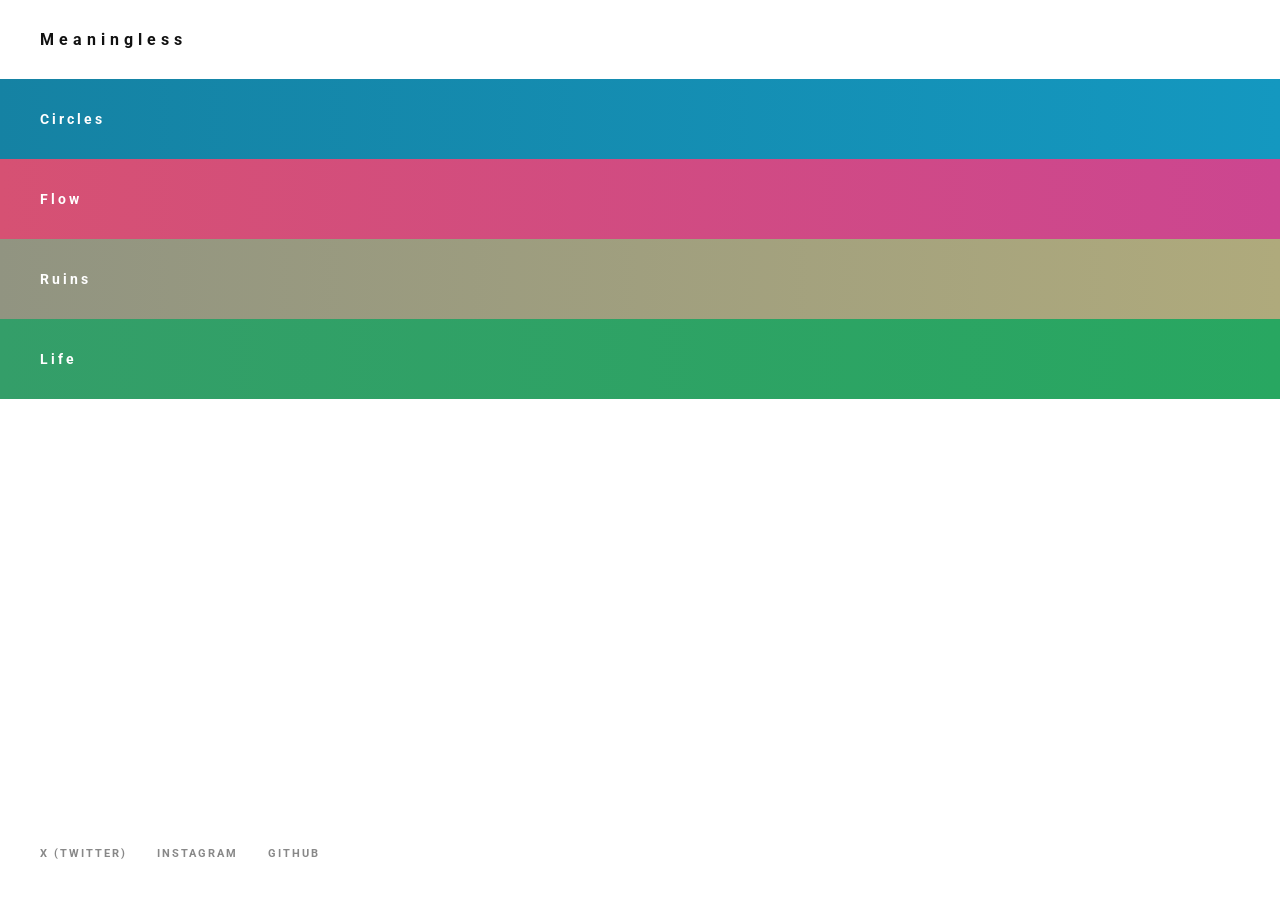
==== index.html @ ca87edf1 "Add files via upload" ====
<!DOCTYPE html>
<html lang="ja">
<head>
  <meta charset="UTF-8">
  <meta name="viewport" content="width=device-width, initial-scale=1.0">
  <title>Meaningless</title>
  
  <link rel="preconnect" href="https://fonts.googleapis.com">
  <link rel="preconnect" href="https://fonts.gstatic.com" crossorigin>
  <link href="https://fonts.googleapis.com/css2?family=Noto+Sans+JP:wght@300;500;700&family=Roboto:wght@300;400;700&display=swap" rel="stylesheet">
  
  <link rel="stylesheet" href="style.css">
</head>
<body>

  <header class="site-header">
    <h1>Meaningless</h1>
  </header>

  <main class="gallery-container">
    
    <a href="Circles.html" class="gallery-item item-color4">
      <div class="item-content">
        <h2>Circles</h2>
        <p class="description">色の波紋。リロードすると色のパターンが変わる。</p>
      </div>
    </a>

    <a href="Flow.html" class="gallery-item item-color3">
      <div class="item-content">
        <h2>Flow</h2>
        <p class="description">色の流れ。</p>
      </div>
    </a>

    <a href="Ruins.html" class="gallery-item item-color2">
      <div class="item-content">
        <h2>Ruins</h2>
        <p class="description">崩れ去る言葉。</p>
      </div>
    </a>

    <a href="Life.html" class="gallery-item item-color1">
      <div class="item-content">
        <h2>Life</h2>
        <p class="description">生まれて死ぬ。クリック（タップ）するといっぱい生まれる。</p>
      </div>
    </a>

  </main>

  <footer class="site-footer">
    <div class="footer-links">
      <a href="https://x.com/あなたのユーザー名" target="_blank" rel="noopener noreferrer">X (TWITTER)</a>
      <a href="https://instagram.com/あなたのユーザー名" target="_blank" rel="noopener noreferrer">INSTAGRAM</a>
      <a href="https://github.com/あなたのユーザー名" target="_blank" rel="noopener noreferrer">GITHUB</a>
    </div>
  </footer>

  <script>
    const galleryItems = document.querySelectorAll('.gallery-item');

    galleryItems.forEach(item => {
      // スマホ用のタッチ開始イベントで確実に先手を打つ
      item.addEventListener('touchstart', function(e) {
        // 画面幅がスマホサイズ（768px以下）のときだけ発動
        if (window.innerWidth <= 768) {
          
          // もし、まだ開いていない（activeクラスがない）場合
          if (!this.classList.contains('active')) {
            // 🛑 リンクの標準動作（画面遷移）を完全にブロックする
            e.preventDefault(); 
            
            // 他の開いているバーをすべて閉じる
            galleryItems.forEach(i => i.classList.remove('active'));
            
            // このバーを開く（activeにする）
            this.classList.add('active');
          }
          // すでに active がついている場合は e.preventDefault() が通らないため、
          // 次の「クリック（タップ）」判定で通常通りリンク先にジャンプします。
        }
      }, { passive: false }); // デフォルト動作のキャンセル（preventDefault）をブラウザに許可させる設定
    });

    // 背景（作品バー以外）をタップしたら説明を閉じる
    document.addEventListener('touchstart', function(e) {
      if (!e.target.closest('.gallery-item')) {
        galleryItems.forEach(item => item.classList.remove('active'));
      }
    });
  </script>

</body>
</html>
---- style.css ----
/* 全体のリセット */
* {
  margin: 0;
  padding: 0;
  box-sizing: border-box;
}
body {
  font-family: 'Roboto', 'Noto Sans JP', sans-serif;
  background-color: #ffffff; /* 画面全体を白に */
  height: 100vh;
  display: flex;
  flex-direction: column; /* 上からヘッダー、作品群、フッターの順に配置 */
}

/* 一番上の白いタイトルスペース */
.site-header {
  background-color: #ffffff;
  color: #111111;
  padding: 30px 40px; /* 少し余白を広げて贅沢な空間に */
}
.site-header h1 {
  font-size: 1rem;
  font-weight: 700;
  letter-spacing: 5px;
}

/* 作品が縦に並ぶコンテナ */
.gallery-container {
  display: flex;
  flex-direction: column;
  width: 100vw;
  background-color: #ffffff;
  
  /* 💡 画面を無理に等分せず、作品の数だけ高さを取ります。
     もし作品が画面からはみ出るほど増えたら、ここだけスクロールします。 */
  overflow-y: auto; 
  max-height: calc(100vh - 160px); /* 上下のヘッダー・フッターの分を除いた最大高さ */
}

/* 各行（バー）の共通設定 */
.gallery-item {
  display: flex;
  align-items: center;
  justify-content: flex-start;
  text-decoration: none;
  color: #fff;
  overflow: hidden;
  position: relative;
  padding: 0 40px;
  
  /* 💡 通常時の高さを指定 */
  height: 80px; 
  flex-shrink: 0; /* スクロール時も絶対に潰れないように固定 */
  transition: height 0.4s cubic-bezier(0.25, 1, 0.5, 1); 
}

/* 💡【変更後】pointer-events: none を使ってリンク機能を一時的に無効化します */
.gallery-item:hover,
.gallery-item.active {
  height: 180px;
}

/* スマホ等でまだ開いていない（activeになっていない）時は、中のリンクを無効化する */
.gallery-item:not(.active) {
  pointer-events: auto; /* 全体は触れるようにする */
}

/* バーの中身 */
.item-content {
  text-align: left;
}

/* 作品名 */
.item-content h2 {
  font-size: 0.9rem;
  font-weight: 700;
  letter-spacing: 3px;
}

/* 説明文 */
.description {
  font-size: 0.75rem;
  font-weight: 300;
  line-height: 1.6;
  max-width: 600px;
  max-height: 0;
  opacity: 0;
  margin-top: 0;
  transition: max-height 0.3s ease, opacity 0.3s ease, margin-top 0.3s ease;
}

/* ホバー時に説明文を表示 */
.gallery-item:hover .description,
.gallery-item.active .description {
  max-height: 100px;
  opacity: 0.7;
  margin-top: 15px;
}

/* 🔗 最下部のフッターエリアの設定 */
.site-footer {
  background-color: #ffffff;
  margin-top: auto; /* 💡 これにより、作品が少なくてもフッターが自動的に最下部に押し下げられます */
  padding: 40px; /* 下部にも贅沢な余白を確保 */
}
.footer-links {
  display: flex;
  gap: 30px; /* リンク同士の間隔 */
}
.site-footer a {
  color: #888888; /* 上品な薄めのグレー */
  text-decoration: none;
  font-size: 0.7rem; /* 小さい文字 */
  font-weight: 700;
  letter-spacing: 2px;
  transition: color 0.3s ease;
}
/* マウスオーバーで黒にする */
.site-footer a:hover {
  color: #111111; 
}

/* --- 各バーのカラフルな背景色 --- */
.item-color4 { background: linear-gradient(90deg, #1582a3, #1498c0); }
.item-color3 { background: linear-gradient(90deg, #d65173, #cc4690); }
.item-color2 { background: linear-gradient(90deg, #919481, #afaa7c); }
.item-color1 { background: linear-gradient(90deg, #349e69, #28a761); }
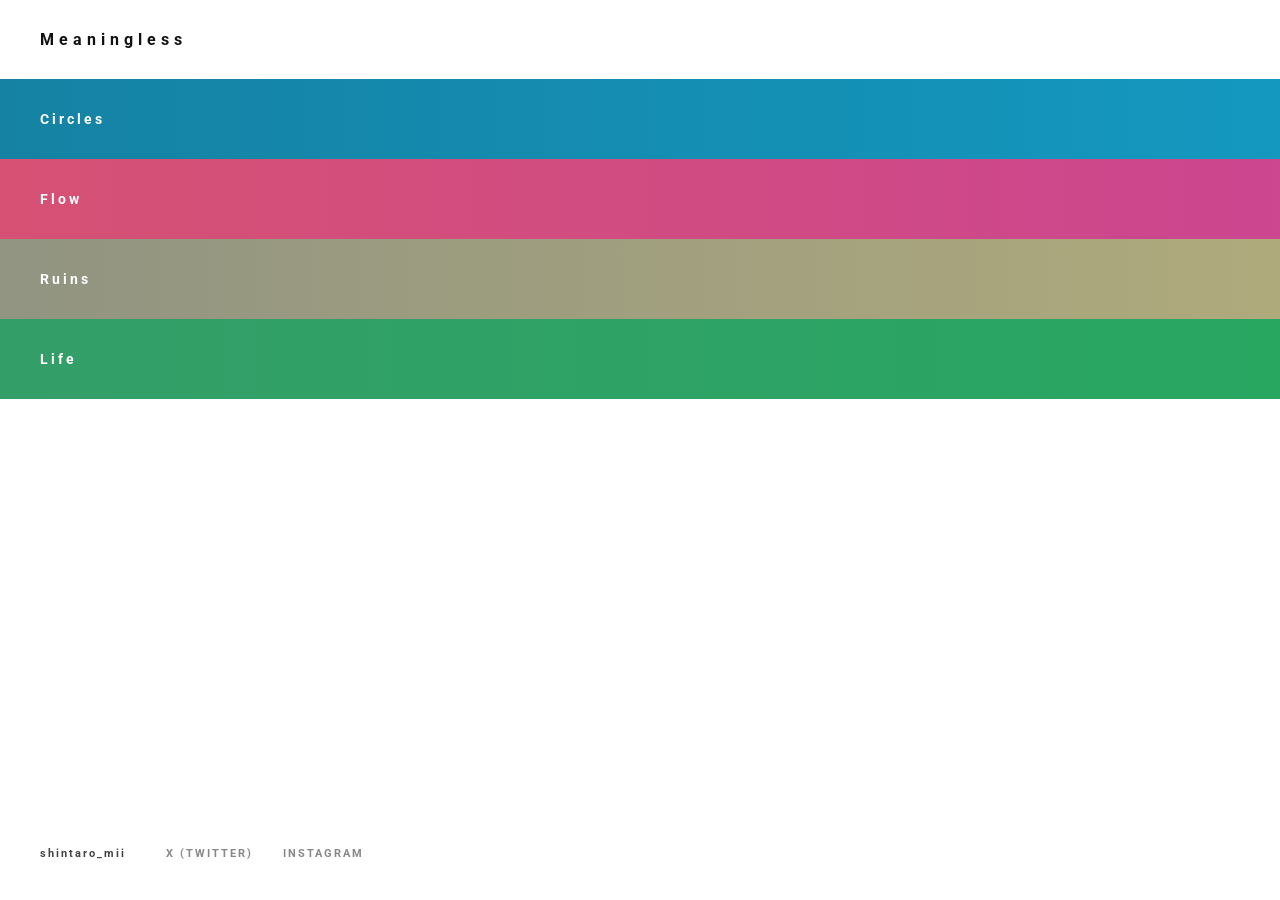
==== commit 57c5c3b3: "Add files via upload" ====
--- a/index.html
+++ b/index.html
@@ -50,10 +50,11 @@
   </main>
 
   <footer class="site-footer">
+    <div class="footer-name">shintaro_mii</div>
+    
     <div class="footer-links">
-      <a href="https://x.com/あなたのユーザー名" target="_blank" rel="noopener noreferrer">X (TWITTER)</a>
-      <a href="https://instagram.com/あなたのユーザー名" target="_blank" rel="noopener noreferrer">INSTAGRAM</a>
-      <a href="https://github.com/あなたのユーザー名" target="_blank" rel="noopener noreferrer">GITHUB</a>
+      <a href="https://x.com/shintaro_mii" target="_blank" rel="noopener noreferrer">X (TWITTER)</a>
+      <a href="https://instagram.com/shintaro_mii" target="_blank" rel="noopener noreferrer">INSTAGRAM</a>
     </div>
   </footer>
 
@@ -61,29 +62,17 @@
     const galleryItems = document.querySelectorAll('.gallery-item');
 
     galleryItems.forEach(item => {
-      // スマホ用のタッチ開始イベントで確実に先手を打つ
       item.addEventListener('touchstart', function(e) {
-        // 画面幅がスマホサイズ（768px以下）のときだけ発動
         if (window.innerWidth <= 768) {
-          
-          // もし、まだ開いていない（activeクラスがない）場合
           if (!this.classList.contains('active')) {
-            // 🛑 リンクの標準動作（画面遷移）を完全にブロックする
             e.preventDefault(); 
-            
-            // 他の開いているバーをすべて閉じる
             galleryItems.forEach(i => i.classList.remove('active'));
-            
-            // このバーを開く（activeにする）
             this.classList.add('active');
           }
-          // すでに active がついている場合は e.preventDefault() が通らないため、
-          // 次の「クリック（タップ）」判定で通常通りリンク先にジャンプします。
         }
-      }, { passive: false }); // デフォルト動作のキャンセル（preventDefault）をブラウザに許可させる設定
+      }, { passive: false });
     });
 
-    // 背景（作品バー以外）をタップしたら説明を閉じる
     document.addEventListener('touchstart', function(e) {
       if (!e.target.closest('.gallery-item')) {
         galleryItems.forEach(item => item.classList.remove('active'));
--- a/style.css
+++ b/style.css
@@ -30,9 +30,6 @@
   flex-direction: column;
   width: 100vw;
   background-color: #ffffff;
-  
-  /* 💡 画面を無理に等分せず、作品の数だけ高さを取ります。
-     もし作品が画面からはみ出るほど増えたら、ここだけスクロールします。 */
   overflow-y: auto; 
   max-height: calc(100vh - 160px); /* 上下のヘッダー・フッターの分を除いた最大高さ */
 }
@@ -47,22 +44,15 @@
   overflow: hidden;
   position: relative;
   padding: 0 40px;
-  
-  /* 💡 通常時の高さを指定 */
   height: 80px; 
   flex-shrink: 0; /* スクロール時も絶対に潰れないように固定 */
   transition: height 0.4s cubic-bezier(0.25, 1, 0.5, 1); 
 }
 
-/* 💡【変更後】pointer-events: none を使ってリンク機能を一時的に無効化します */
+/* hover または active クラスがついた時に広げる */
 .gallery-item:hover,
 .gallery-item.active {
   height: 180px;
-}
-
-/* スマホ等でまだ開いていない（activeになっていない）時は、中のリンクを無効化する */
-.gallery-item:not(.active) {
-  pointer-events: auto; /* 全体は触れるようにする */
 }
 
 /* バーの中身 */
@@ -89,7 +79,7 @@
   transition: max-height 0.3s ease, opacity 0.3s ease, margin-top 0.3s ease;
 }
 
-/* ホバー時に説明文を表示 */
+/* hover または active クラスがついた時に説明文を出す */
 .gallery-item:hover .description,
 .gallery-item.active .description {
   max-height: 100px;
@@ -100,9 +90,23 @@
 /* 🔗 最下部のフッターエリアの設定 */
 .site-footer {
   background-color: #ffffff;
-  margin-top: auto; /* 💡 これにより、作品が少なくてもフッターが自動的に最下部に押し下げられます */
+  margin-top: auto; /* 作品が少なくてもフッターが自動的に最下部に押し下げられます */
   padding: 40px; /* 下部にも贅沢な余白を確保 */
+  display: flex;
+  flex-direction: row; /* 横並びにする */
+  align-items: center;
+  gap: 40px; /* 名前とリンクの間の溝 */
+  flex-wrap: wrap; /* 画面が狭いときは自動で折り返す親切設計 */
 }
+
+/* 💡 新しく追加した名前のスタイル */
+.footer-name {
+  color: #444444; /* リンクより少し濃い、上品なチャコールグレー */
+  font-size: 0.7rem;
+  font-weight: 700;
+  letter-spacing: 2px;
+}
+
 .footer-links {
   display: flex;
   gap: 30px; /* リンク同士の間隔 */
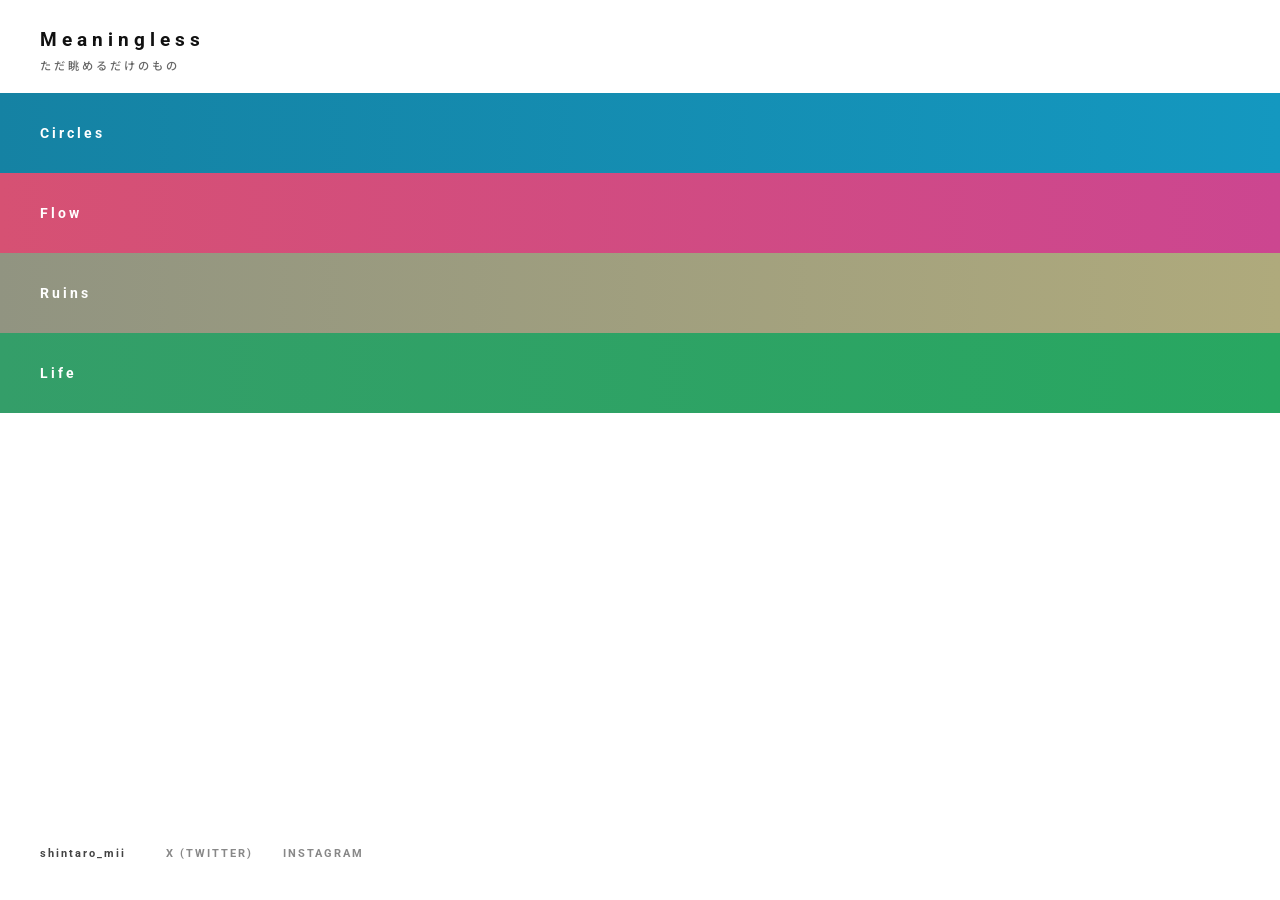
==== commit 3fbf9939: "Add files via upload" ====
--- a/index.html
+++ b/index.html
@@ -15,6 +15,7 @@
 
   <header class="site-header">
     <h1>Meaningless</h1>
+    <p class="site-description">ただ眺めるだけのもの</p>
   </header>
 
   <main class="gallery-container">
--- a/style.css
+++ b/style.css
@@ -16,12 +16,24 @@
 .site-header {
   background-color: #ffffff;
   color: #111111;
-  padding: 30px 40px; /* 少し余白を広げて贅沢な空間に */
+  padding: 30px 40px 20px 40px; /* 下側の余白を少し調整 */
+  display: flex;
+  flex-direction: column; /* タイトルと説明文を縦に並べる */
+  gap: 8px; /* タイトルと説明文の間のすき間 */
 }
 .site-header h1 {
-  font-size: 1rem;
+  font-size: 1.2rem; /* 少しだけ目立たせるために微調整 */
   font-weight: 700;
   letter-spacing: 5px;
+  line-height: 1;
+}
+
+/* 💡 新しく追加したヘッダー説明文のスタイル */
+.site-description {
+  font-size: 0.7rem; /* 小さい文字 */
+  font-weight: 500; /* 細めのフォントで繊細に */
+  color: #666666; /* 少し薄めのグレー */
+  letter-spacing: 3px; /* 文字の間隔を広げておしゃれに */
 }
 
 /* 作品が縦に並ぶコンテナ */
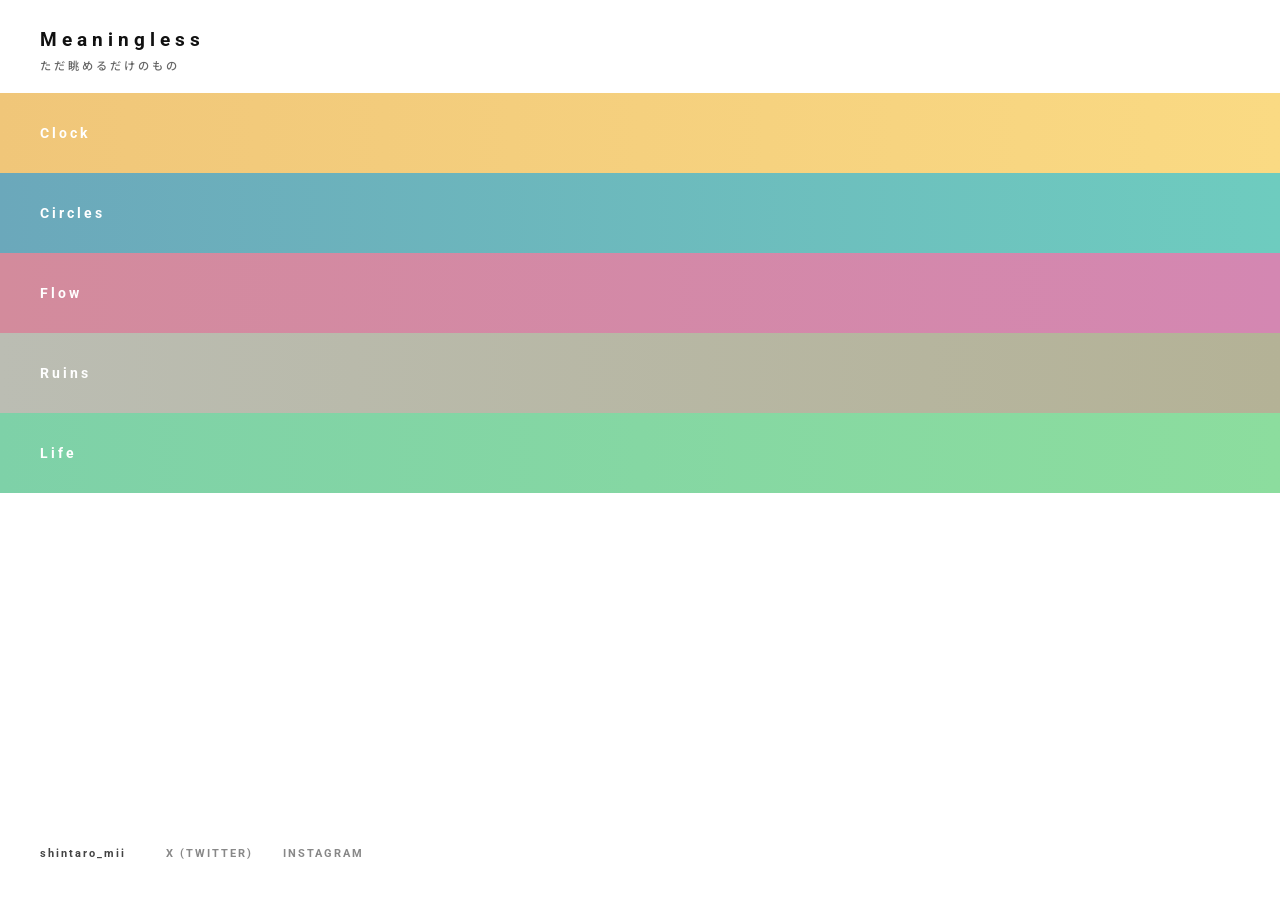
==== commit 89ce5551: "Add files via upload" ====
--- a/index.html
+++ b/index.html
@@ -19,7 +19,14 @@
   </header>
 
   <main class="gallery-container">
-    
+
+    <a href="Clock.html" class="gallery-item item-color5">
+      <div class="item-content">
+        <h2>Clock</h2>
+        <p class="description">役に立たない時計。リロードすると色のパターンが変わる。</p>
+      </div>
+    </a>
+
     <a href="Circles.html" class="gallery-item item-color4">
       <div class="item-content">
         <h2>Circles</h2>
--- a/style.css
+++ b/style.css
@@ -137,7 +137,8 @@
 }
 
 /* --- 各バーのカラフルな背景色 --- */
-.item-color4 { background: linear-gradient(90deg, #1582a3, #1498c0); }
-.item-color3 { background: linear-gradient(90deg, #d65173, #cc4690); }
-.item-color2 { background: linear-gradient(90deg, #919481, #afaa7c); }
-.item-color1 { background: linear-gradient(90deg, #349e69, #28a761); }+.item-color5 { background: linear-gradient(90deg, #f0c679, #fada83); }
+.item-color4 { background: linear-gradient(90deg, #6ba8bb, #6eccbf); }
+.item-color3 { background: linear-gradient(90deg, #d38b9c, #d487b2); }
+.item-color2 { background: linear-gradient(90deg, #bbbdb3, #b4b296); }
+.item-color1 { background: linear-gradient(90deg, #7ed1a8, #8cdd9e); }
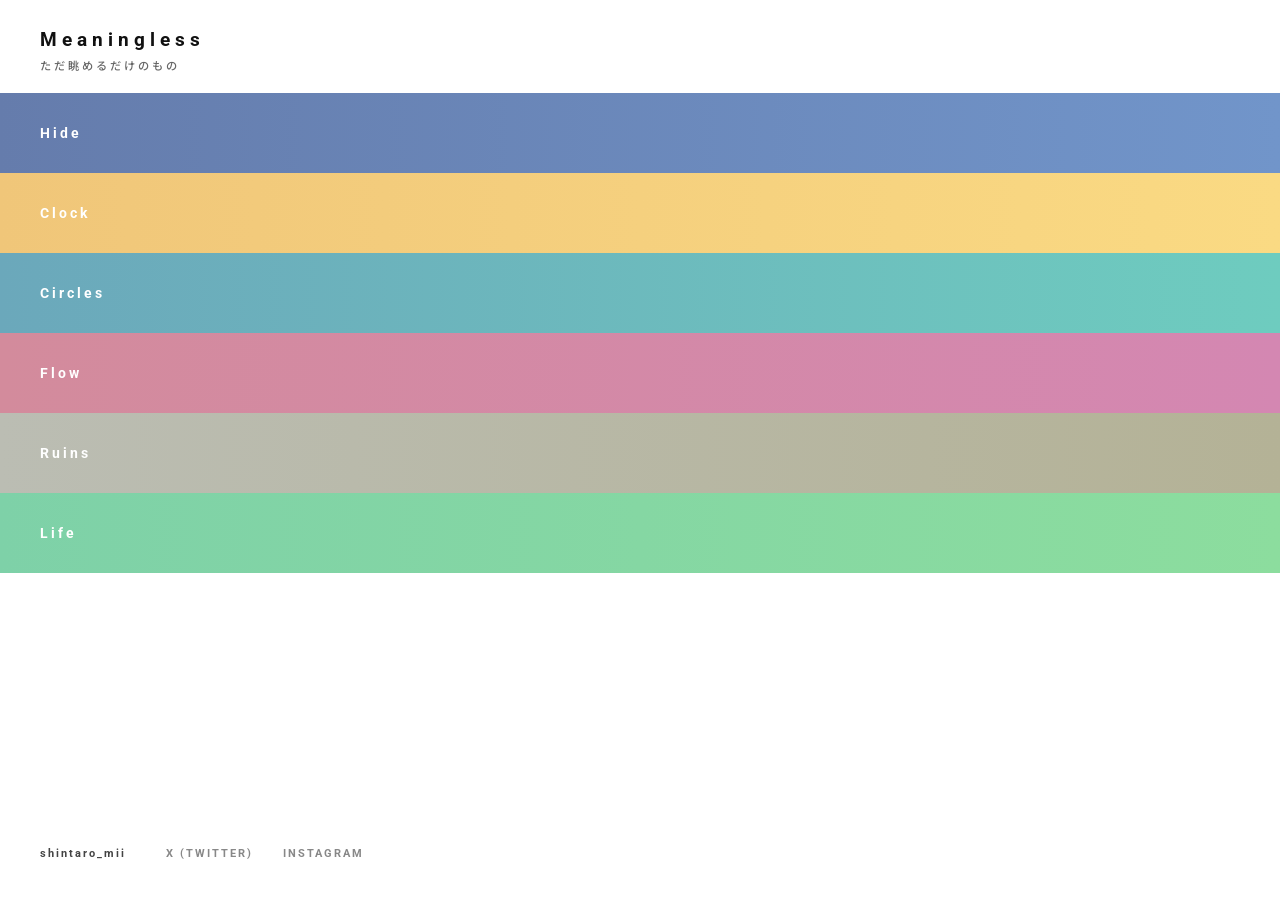
==== commit df8b4b30: "Add files via upload" ====
--- a/index.html
+++ b/index.html
@@ -1,6 +1,15 @@
 <!DOCTYPE html>
 <html lang="ja">
 <head>
+  <!-- Google tag (gtag.js) -->
+<script async src="https://www.googletagmanager.com/gtag/js?id=G-1N3NFH6G08"></script>
+<script>
+  window.dataLayer = window.dataLayer || [];
+  function gtag(){dataLayer.push(arguments);}
+  gtag('js', new Date());
+
+  gtag('config', 'G-1N3NFH6G08');
+</script>
   <meta charset="UTF-8">
   <meta name="viewport" content="width=device-width, initial-scale=1.0">
   <title>Meaningless</title>
@@ -19,6 +28,13 @@
   </header>
 
   <main class="gallery-container">
+
+    <a href="Hide.html" class="gallery-item item-color6">
+      <div class="item-content">
+        <h2>Hide</h2>
+        <p class="description">なにかいる。（捕まえられる？）</p>
+      </div>
+    </a>
 
     <a href="Clock.html" class="gallery-item item-color5">
       <div class="item-content">
--- a/style.css
+++ b/style.css
@@ -137,6 +137,7 @@
 }
 
 /* --- 各バーのカラフルな背景色 --- */
+.item-color6 { background: linear-gradient(90deg, #657cac, #7195ca); }
 .item-color5 { background: linear-gradient(90deg, #f0c679, #fada83); }
 .item-color4 { background: linear-gradient(90deg, #6ba8bb, #6eccbf); }
 .item-color3 { background: linear-gradient(90deg, #d38b9c, #d487b2); }
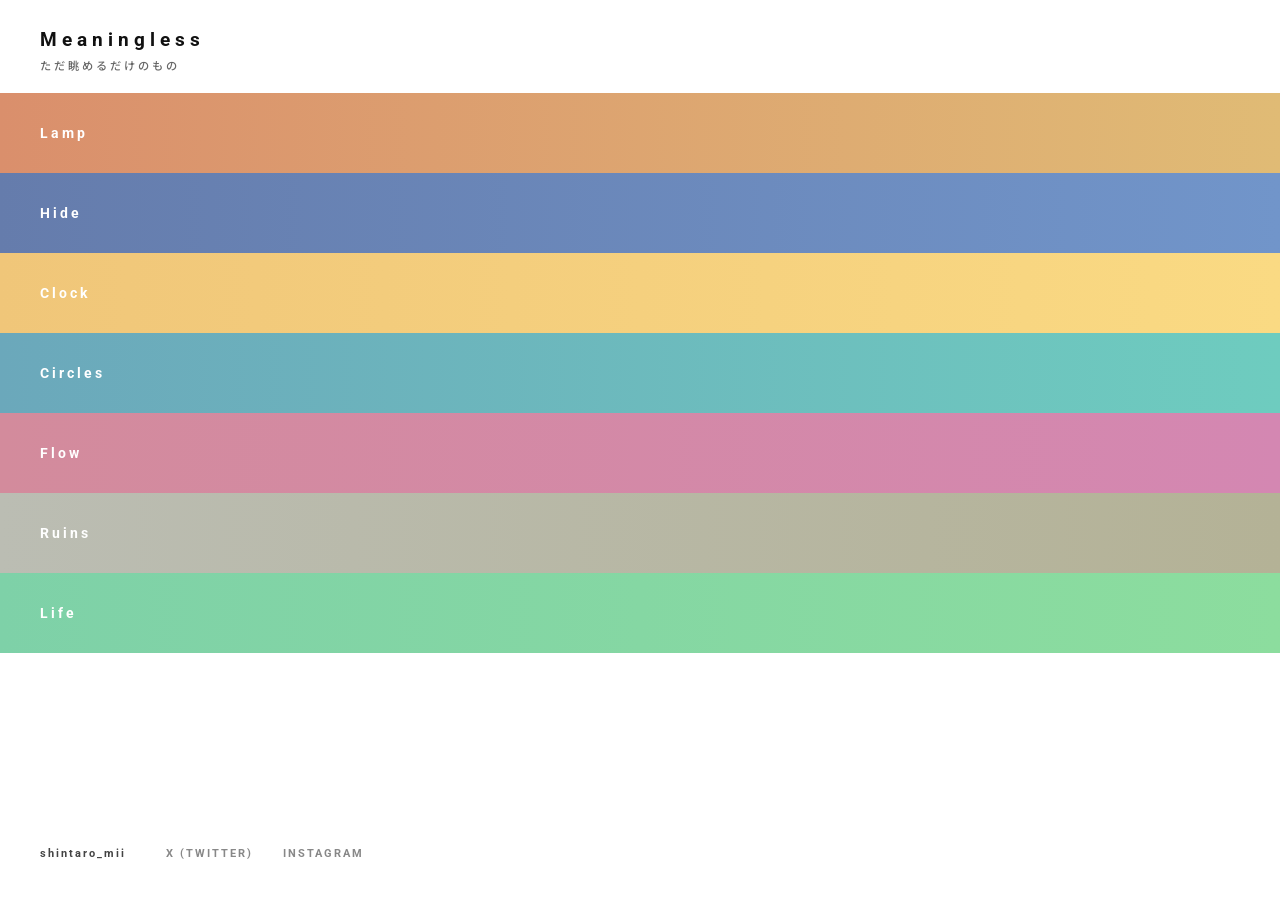
==== commit 0509fca7: "Add files via upload" ====
--- a/index.html
+++ b/index.html
@@ -28,6 +28,13 @@
   </header>
 
   <main class="gallery-container">
+
+      <a href="Lamp.html" class="gallery-item item-color7">
+      <div class="item-content">
+        <h2>Lamp</h2>
+        <p class="description">灯り。</p>
+      </div>
+    </a>
 
     <a href="Hide.html" class="gallery-item item-color6">
       <div class="item-content">
--- a/style.css
+++ b/style.css
@@ -137,6 +137,7 @@
 }
 
 /* --- 各バーのカラフルな背景色 --- */
+.item-color7 { background: linear-gradient(90deg, #da8f6c, #e0bb75); }
 .item-color6 { background: linear-gradient(90deg, #657cac, #7195ca); }
 .item-color5 { background: linear-gradient(90deg, #f0c679, #fada83); }
 .item-color4 { background: linear-gradient(90deg, #6ba8bb, #6eccbf); }
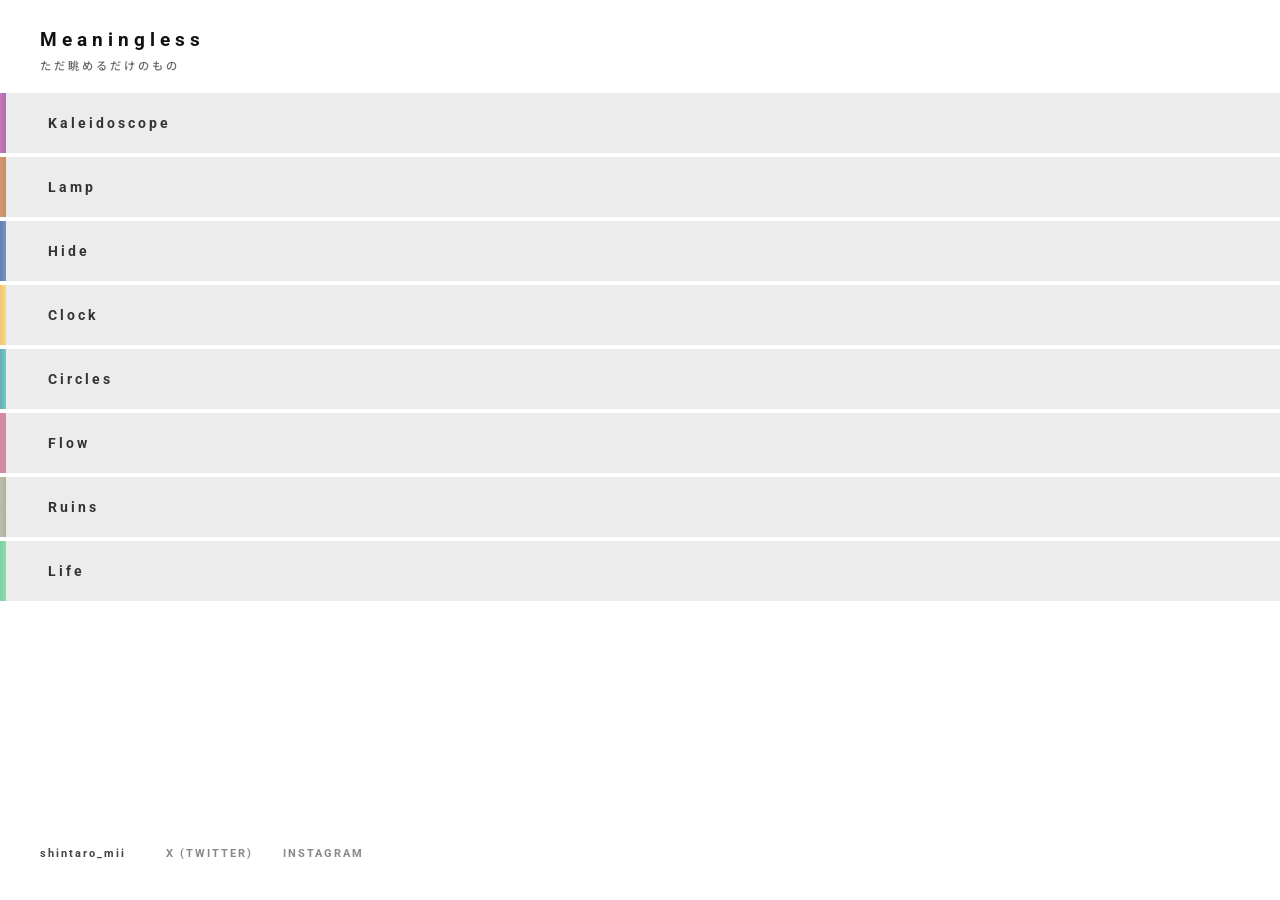
==== commit a91eb1fb: "Add files via upload" ====
--- a/index.html
+++ b/index.html
@@ -29,7 +29,13 @@
 
   <main class="gallery-container">
 
-      <a href="Lamp.html" class="gallery-item item-color7">
+    <a href="Kaleidoscope.html" class="gallery-item item-color8">
+      <div class="item-content">
+        <h2>Kaleidoscope</h2>
+        <p class="description">万華鏡。</p>
+      </div>
+    </a>
+    <a href="Lamp.html" class="gallery-item item-color7">
       <div class="item-content">
         <h2>Lamp</h2>
         <p class="description">灯り。</p>
--- a/style.css
+++ b/style.css
@@ -44,6 +44,7 @@
   background-color: #ffffff;
   overflow-y: auto; 
   max-height: calc(100vh - 160px); /* 上下のヘッダー・フッターの分を除いた最大高さ */
+  padding-bottom: 20px; /* 最後のアイテムの下に少し余白 */
 }
 
 /* 各行（バー）の共通設定 */
@@ -52,19 +53,51 @@
   align-items: center;
   justify-content: flex-start;
   text-decoration: none;
-  color: #fff;
   overflow: hidden;
   position: relative;
-  padding: 0 40px;
-  height: 80px; 
-  flex-shrink: 0; /* スクロール時も絶対に潰れないように固定 */
-  transition: height 0.4s cubic-bezier(0.25, 1, 0.5, 1); 
+  padding: 0 40px 0 48px; 
+  height: 60px; 
+  flex-shrink: 0; 
+  
+  /* 💡 間隔をギュッと詰めて、シャープなスリット状の隙間に変更 */
+  margin-bottom: 4px; 
+  
+  background-color: #ececec; 
+  color: #333333;
+  z-index: 1;
+  
+  transition: 
+    height 0.4s cubic-bezier(0.25, 1, 0.5, 1), 
+    color 0.4s cubic-bezier(0.25, 1, 0.5, 1); 
 }
 
-/* hover または active クラスがついた時に広げる */
+/* 💡 左端から色が広がるアニメーションのための仕込み（疑似要素） */
+.gallery-item::before {
+  content: '';
+  position: absolute;
+  top: 0;
+  left: 0;
+  height: 100%;
+  /* 💡 改善案③：通常時は左端の6pxだけ固有色（グラデーション）を表示 */
+  width: 6px; 
+  z-index: -1;
+  background: var(--bg-gradient); /* 各カラークラスで指定した変数を読み込む */
+  
+  /* 左端から右へ広がるアニメーションの設定 */
+  transition: width 0.4s cubic-bezier(0.25, 1, 0.5, 1);
+}
+
+/* hover または active クラスがついた時（共通の見た目変化） */
 .gallery-item:hover,
 .gallery-item.active {
   height: 180px;
+  color: #ffffff; /* 背景が色で満たされた時に文字を白にする */
+}
+
+/* 💡 ホバー時に左端のラインを全体（100%）に広げる */
+.gallery-item:hover::before,
+.gallery-item.active::before {
+  width: 100%;
 }
 
 /* バーの中身 */
@@ -95,25 +128,25 @@
 .gallery-item:hover .description,
 .gallery-item.active .description {
   max-height: 100px;
-  opacity: 0.7;
+  opacity: 0.85;
   margin-top: 15px;
 }
 
 /* 🔗 最下部のフッターエリアの設定 */
 .site-footer {
   background-color: #ffffff;
-  margin-top: auto; /* 作品が少なくてもフッターが自動的に最下部に押し下げられます */
-  padding: 40px; /* 下部にも贅沢な余白を確保 */
+  margin-top: auto; 
+  padding: 40px; 
   display: flex;
-  flex-direction: row; /* 横並びにする */
+  flex-direction: row; 
   align-items: center;
-  gap: 40px; /* 名前とリンクの間の溝 */
-  flex-wrap: wrap; /* 画面が狭いときは自動で折り返す親切設計 */
+  gap: 40px; 
+  flex-wrap: wrap; 
 }
 
 /* 💡 新しく追加した名前のスタイル */
 .footer-name {
-  color: #444444; /* リンクより少し濃い、上品なチャコールグレー */
+  color: #444444; 
   font-size: 0.7rem;
   font-weight: 700;
   letter-spacing: 2px;
@@ -121,12 +154,12 @@
 
 .footer-links {
   display: flex;
-  gap: 30px; /* リンク同士の間隔 */
+  gap: 30px; 
 }
 .site-footer a {
-  color: #888888; /* 上品な薄めのグレー */
+  color: #888888; 
   text-decoration: none;
-  font-size: 0.7rem; /* 小さい文字 */
+  font-size: 0.7rem; 
   font-weight: 700;
   letter-spacing: 2px;
   transition: color 0.3s ease;
@@ -136,11 +169,12 @@
   color: #111111; 
 }
 
-/* --- 各バーのカラフルな背景色 --- */
-.item-color7 { background: linear-gradient(90deg, #da8f6c, #e0bb75); }
-.item-color6 { background: linear-gradient(90deg, #657cac, #7195ca); }
-.item-color5 { background: linear-gradient(90deg, #f0c679, #fada83); }
-.item-color4 { background: linear-gradient(90deg, #6ba8bb, #6eccbf); }
-.item-color3 { background: linear-gradient(90deg, #d38b9c, #d487b2); }
-.item-color2 { background: linear-gradient(90deg, #bbbdb3, #b4b296); }
-.item-color1 { background: linear-gradient(90deg, #7ed1a8, #8cdd9e); }+/* --- 🎨 各バーの固有色（CSS変数を使ってスマートに管理） --- */
+.item-color8 { --bg-gradient: linear-gradient(90deg, #c978b7, #aa6eb6); }
+.item-color7 { --bg-gradient: linear-gradient(90deg, #d39578, #c5935a); }
+.item-color6 { --bg-gradient: linear-gradient(90deg, #657cac, #7195ca); }
+.item-color5 { --bg-gradient: linear-gradient(90deg, #f0c679, #fada83); }
+.item-color4 { --bg-gradient: linear-gradient(90deg, #6ba8bb, #6eccbf); }
+.item-color3 { --bg-gradient: linear-gradient(90deg, #d38b9c, #d487b2); }
+.item-color2 { --bg-gradient: linear-gradient(90deg, #bbbdb3, #b4b296); }
+.item-color1 { --bg-gradient: linear-gradient(90deg, #7ed1a8, #8cdd9e); }
